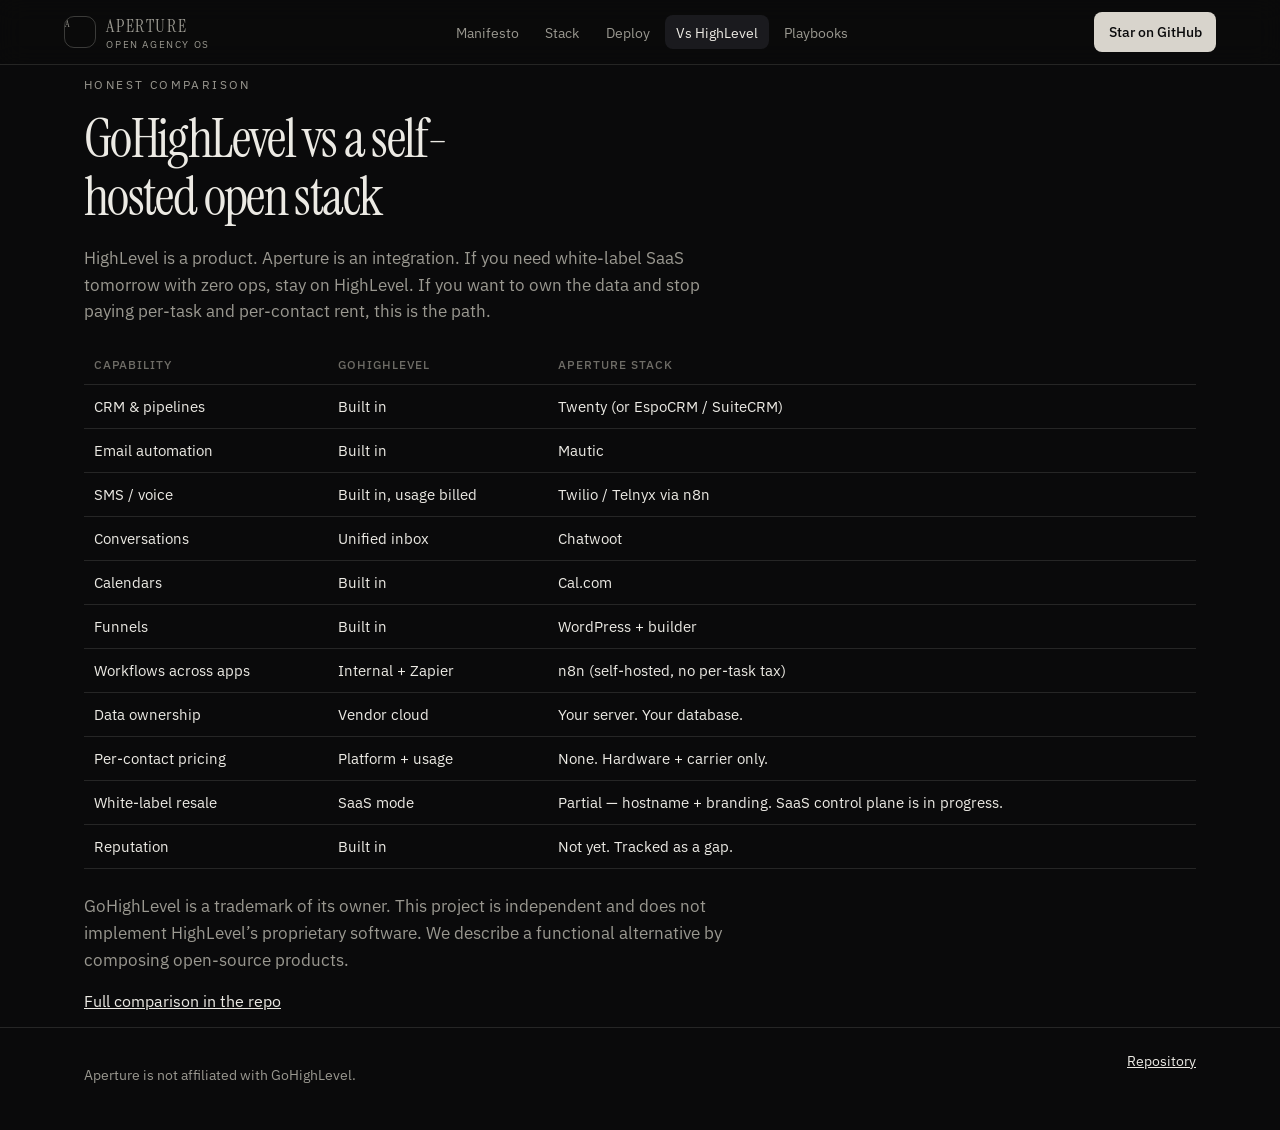
==== docs/compare/index.html @ 9b4469d0 "site: publish the Aperture site for GitHub Pages Static mirror of the public manifesto, stack, deplo" ====
<!doctype html>
<html lang="en"><head><meta charset="utf-8"/><meta name="viewport" content="width=device-width, initial-scale=1"/><title>Vs HighLevel — Aperture</title>
<link rel="stylesheet" href="https://fonts.googleapis.com/css2?family=IBM+Plex+Sans:wght@400;500&family=IBM+Plex+Mono&family=Instrument+Serif&display=swap"/>
<link rel="stylesheet" href="../site.css"/></head><body>
<header><div class="wrap bar"><a class="brand" href="../"><span class="mark">A</span><span><strong>Aperture</strong><span>Open Agency OS</span></span></a>
<nav class="desktop"><a href="../">Manifesto</a><a href="../stack/">Stack</a><a href="../guide/">Deploy</a><a href="./" aria-current="page">Vs HighLevel</a><a href="../playbooks/">Playbooks</a></nav>
<a class="star" href="https://github.com/SahibYar/open-agency-os">Star on GitHub</a></div></header>
<main class="wrap">
<p class="kicker">Honest comparison</p>
<h1>GoHighLevel vs a self-hosted open stack</h1>
<p class="lede">HighLevel is a product. Aperture is an integration. If you need white-label SaaS tomorrow with zero ops, stay on HighLevel. If you want to own the data and stop paying per-task and per-contact rent, this is the path.</p>
<table>
<thead><tr><th>Capability</th><th>GoHighLevel</th><th>Aperture stack</th></tr></thead>
<tbody>
<tr><td>CRM &amp; pipelines</td><td>Built in</td><td>Twenty (or EspoCRM / SuiteCRM)</td></tr>
<tr><td>Email automation</td><td>Built in</td><td>Mautic</td></tr>
<tr><td>SMS / voice</td><td>Built in, usage billed</td><td>Twilio / Telnyx via n8n</td></tr>
<tr><td>Conversations</td><td>Unified inbox</td><td>Chatwoot</td></tr>
<tr><td>Calendars</td><td>Built in</td><td>Cal.com</td></tr>
<tr><td>Funnels</td><td>Built in</td><td>WordPress + builder</td></tr>
<tr><td>Workflows across apps</td><td>Internal + Zapier</td><td>n8n (self-hosted, no per-task tax)</td></tr>
<tr><td>Data ownership</td><td>Vendor cloud</td><td>Your server. Your database.</td></tr>
<tr><td>Per-contact pricing</td><td>Platform + usage</td><td>None. Hardware + carrier only.</td></tr>
<tr><td>White-label resale</td><td>SaaS mode</td><td>Partial — hostname + branding. SaaS control plane is in progress.</td></tr>
<tr><td>Reputation</td><td>Built in</td><td>Not yet. Tracked as a gap.</td></tr>
</tbody></table>
<p class="lede" style="margin-top:1.5rem">GoHighLevel is a trademark of its owner. This project is independent and does not implement HighLevel’s proprietary software. We describe a functional alternative by composing open-source products.</p>
<p><a href="https://github.com/SahibYar/open-agency-os/blob/main/docs/comparison.md">Full comparison in the repo</a></p>
</main>
<footer><div class="wrap"><p>Aperture is not affiliated with GoHighLevel.</p><a href="https://github.com/SahibYar/open-agency-os">Repository</a></div></footer>
</body></html>
---- docs/site.css ----
:root {
  --bg: #0a0a0b;
  --surface: #121214;
  --raised: #1a1a1e;
  --fg: #eceae4;
  --muted: #9a9890;
  --subtle: #6e6c66;
  --accent: #d8d4cc;
  --accent-fg: #0a0a0b;
  --border: rgba(236, 234, 228, 0.12);
  --border-strong: rgba(236, 234, 228, 0.22);
  --display: "Instrument Serif", "Times New Roman", serif;
  --sans: "IBM Plex Sans", "Segoe UI", system-ui, sans-serif;
  --mono: "IBM Plex Mono", ui-monospace, Menlo, monospace;
}
* { box-sizing: border-box; }
html, body { margin: 0; background: var(--bg); color: var(--fg); font-family: var(--sans); -webkit-font-smoothing: antialiased; }
h1, h2, h3 { font-family: var(--display); font-weight: 400; text-wrap: balance; letter-spacing: -0.03em; }
a { color: inherit; }
.wrap { max-width: 72rem; margin: 0 auto; padding: 0 1.25rem; }
header { position: sticky; top: 0; z-index: 10; border-bottom: 1px solid var(--border); background: rgba(10,10,11,0.9); backdrop-filter: blur(12px); }
.bar { display: flex; align-items: center; justify-content: space-between; gap: 0.75rem; padding: 0.75rem 0; }
.brand { display: flex; align-items: center; gap: 0.65rem; text-decoration: none; }
.mark { width: 2rem; height: 2rem; display: grid; place-items: center; border: 1px solid var(--border-strong); border-radius: 10px; font-family: var(--display); }
.brand strong { display: block; font-family: var(--display); font-size: 1.15rem; font-weight: 400; }
.brand span { display: block; font-size: 10px; letter-spacing: 0.16em; text-transform: uppercase; color: var(--muted); }
nav { display: flex; gap: 0.25rem; flex-wrap: wrap; }
nav a { text-decoration: none; color: var(--muted); font-size: 0.9rem; padding: 0.45rem 0.7rem; border-radius: 8px; }
nav a[aria-current="page"] { background: var(--raised); color: var(--fg); }
.star { display: inline-flex; align-items: center; height: 2.5rem; padding: 0 0.9rem; border-radius: 8px; background: var(--accent); color: var(--accent-fg); text-decoration: none; font-size: 0.875rem; font-weight: 500; }
main { padding: 2.5rem 0 4rem; }
.kicker { font-size: 0.75rem; letter-spacing: 0.2em; text-transform: uppercase; color: var(--muted); }
h1 { font-size: clamp(2.3rem, 5vw, 3.4rem); line-height: 1.08; max-width: 18ch; margin: 1.1rem 0; }
.lede { max-width: 40rem; color: var(--muted); font-size: 1.05rem; line-height: 1.6; }
.row { display: flex; flex-wrap: wrap; gap: 0.75rem; margin-top: 1.6rem; }
.btn { display: inline-flex; align-items: center; height: 2.75rem; padding: 0 1.1rem; border-radius: 8px; background: var(--accent); color: var(--accent-fg); text-decoration: none; font-size: 0.9rem; }
.btn.ghost { background: transparent; color: var(--fg); border: 1px solid var(--border-strong); }
.grid { display: grid; gap: 0.75rem; margin-top: 2.5rem; }
@media (min-width: 720px) { .grid.three { grid-template-columns: repeat(3, 1fr); } .grid.two { grid-template-columns: 1fr 1fr; } }
.card, .layer, .step { border: 1px solid var(--border); background: var(--surface); border-radius: 16px; padding: 1.15rem 1.2rem; }
.card h3, .layer h3 { margin: 0.7rem 0 0.3rem; font-size: 1.25rem; }
.card p, .layer p, .step p { margin: 0; color: var(--muted); line-height: 1.55; font-size: 0.95rem; }
.section { margin-top: 3.5rem; }
.section h2 { font-size: 2.2rem; margin-bottom: 0.4rem; }
.meta { color: var(--subtle); font-size: 0.8rem; font-family: var(--mono); }
.layer + .layer { margin-top: 0.75rem; }
.layer a { color: var(--fg); }
ol.steps { list-style: none; padding: 0; margin: 1.5rem 0; display: grid; gap: 0.75rem; }
.step { display: flex; gap: 1rem; }
.num { font-family: var(--mono); color: var(--subtle); }
pre { overflow: auto; border: 1px solid var(--border); background: var(--surface); border-radius: 16px; padding: 1rem 1.1rem; font-family: var(--mono); font-size: 0.8rem; line-height: 1.6; color: var(--muted); }
table { width: 100%; border-collapse: collapse; margin-top: 1.25rem; font-size: 0.92rem; }
th, td { text-align: left; padding: 0.75rem 0.6rem; border-bottom: 1px solid var(--border); vertical-align: top; }
th { color: var(--subtle); font-weight: 500; font-size: 0.75rem; letter-spacing: 0.08em; text-transform: uppercase; }
ul.clean { margin: 0.4rem 0 0; padding-left: 1.1rem; color: var(--muted); }
ul.clean li { margin: 0.25rem 0; }
footer { border-top: 1px solid var(--border); color: var(--muted); font-size: 0.875rem; }
footer .wrap { display: flex; justify-content: space-between; gap: 1rem; flex-wrap: wrap; padding: 1.5rem 1.25rem 2rem; }
footer a { color: var(--fg); }
@media (max-width: 800px) { nav.desktop { display: none; } .brand span { display: none; } }
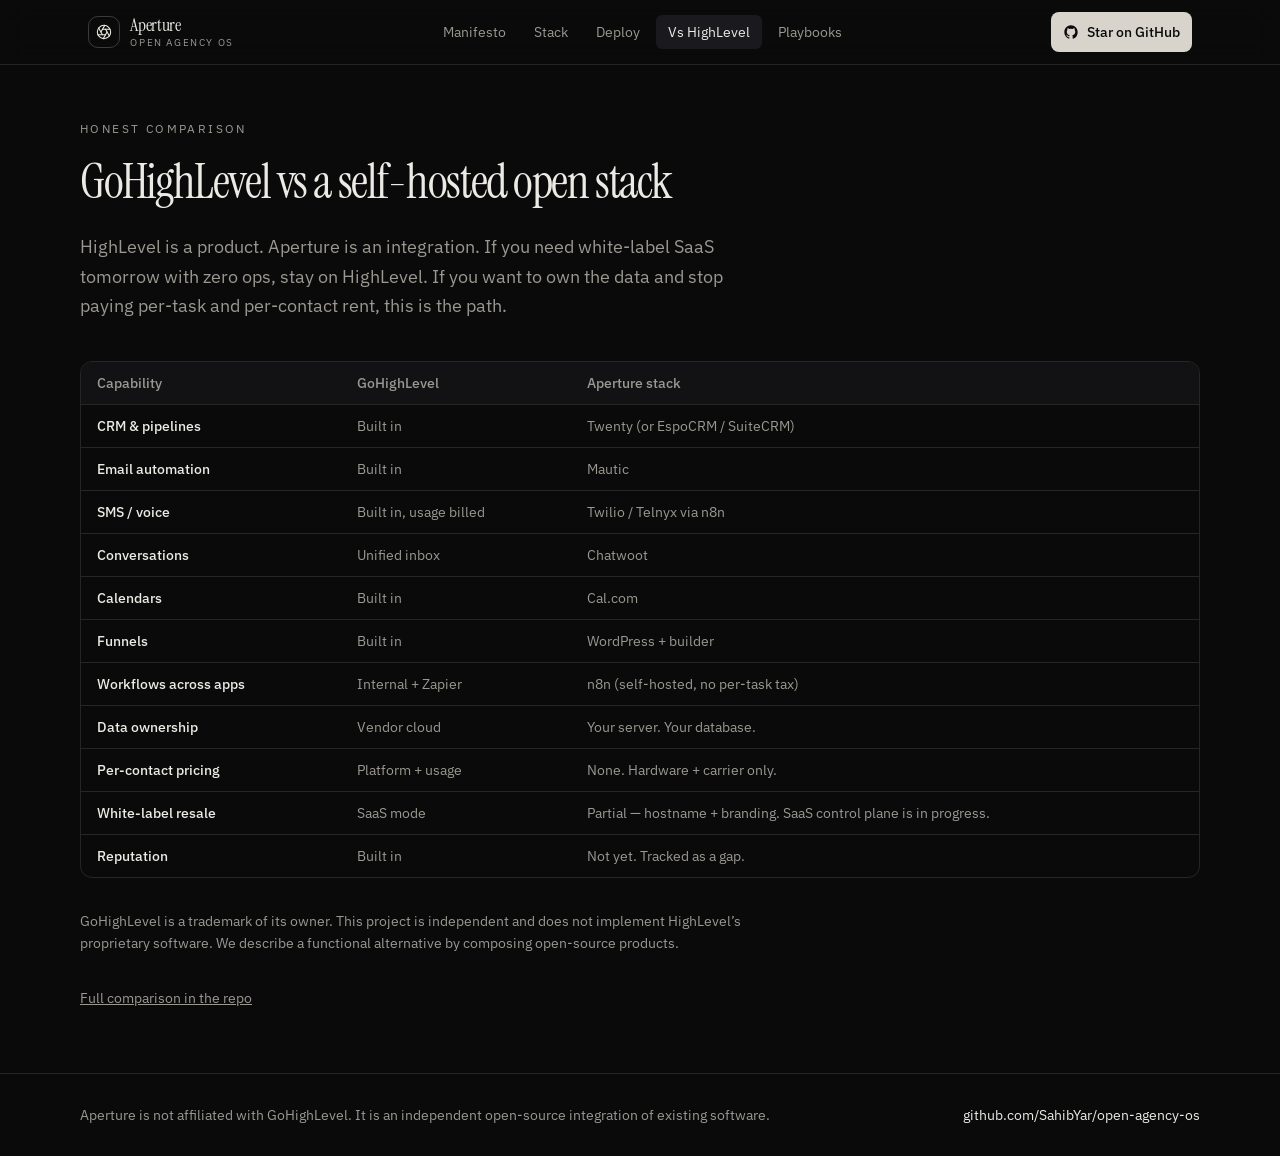
==== commit a084f3d2: "site: match the preview layout, type, and header" ====
--- a/docs/compare/index.html
+++ b/docs/compare/index.html
@@ -1,31 +1,21 @@
 <!doctype html>
-<html lang="en"><head><meta charset="utf-8"/><meta name="viewport" content="width=device-width, initial-scale=1"/><title>Vs HighLevel — Aperture</title>
-<link rel="stylesheet" href="https://fonts.googleapis.com/css2?family=IBM+Plex+Sans:wght@400;500&family=IBM+Plex+Mono&family=Instrument+Serif&display=swap"/>
-<link rel="stylesheet" href="../site.css"/></head><body>
-<header><div class="wrap bar"><a class="brand" href="../"><span class="mark">A</span><span><strong>Aperture</strong><span>Open Agency OS</span></span></a>
-<nav class="desktop"><a href="../">Manifesto</a><a href="../stack/">Stack</a><a href="../guide/">Deploy</a><a href="./" aria-current="page">Vs HighLevel</a><a href="../playbooks/">Playbooks</a></nav>
-<a class="star" href="https://github.com/SahibYar/open-agency-os">Star on GitHub</a></div></header>
-<main class="wrap">
-<p class="kicker">Honest comparison</p>
-<h1>GoHighLevel vs a self-hosted open stack</h1>
+<html lang="en"><head>
+<meta charset="utf-8"/><meta name="viewport" content="width=device-width, initial-scale=1"/>
+<meta name="theme-color" content="#0a0a0b"/>
+<title>Compare — Aperture</title>
+<link rel="icon" href="../favicon.svg" type="image/svg+xml"/>
+<link rel="stylesheet" href="https://fonts.googleapis.com/css2?family=IBM+Plex+Mono:wght@400;500&family=IBM+Plex+Sans:wght@400;500;600&family=Instrument+Serif&display=swap"/>
+<link rel="stylesheet" href="../site.css"/>
+</head><body><div class="shell">
+<header><div class="bar">
+<a class="brand" href="../"><span class="mark" aria-hidden="true"><svg viewBox="0 0 24 24" fill="none" stroke="currentColor" stroke-width="1.6" stroke-linecap="round" stroke-linejoin="round"><circle cx="12" cy="12" r="10"/><path d="m14.31 8 5.74 9.94"/><path d="M9.69 8h11.48"/><path d="m7.38 12 5.74-9.94"/><path d="M9.69 16 3.95 6.06"/><path d="M14.31 16H2.83"/><path d="m16.62 12-5.74 9.94"/></svg></span><span class="brand-copy"><strong>Aperture</strong><span>Open Agency OS</span></span></a>
+<nav class="desk"><a href="../">Manifesto</a><a href="../stack/">Stack</a><a href="../guide/">Deploy</a><a href="../compare/" aria-current="page">Vs HighLevel</a><a href="../playbooks/">Playbooks</a></nav>
+<a class="star" href="https://github.com/SahibYar/open-agency-os"><svg width="16" height="16" viewBox="0 0 24 24" fill="currentColor"><path d="M12 2C6.48 2 2 6.58 2 12.26c0 4.52 2.87 8.35 6.84 9.71.5.1.68-.22.68-.49 0-.24-.01-.87-.01-1.71-2.78.62-3.37-1.37-3.37-1.37-.45-1.18-1.11-1.5-1.11-1.5-.91-.64.07-.63.07-.63 1 .07 1.53 1.06 1.53 1.06.9 1.57 2.36 1.12 2.94.86.09-.67.35-1.12.63-1.38-2.22-.26-4.55-1.14-4.55-5.07 0-1.12.39-2.03 1.03-2.75-.1-.26-.45-1.3.1-2.71 0 0 .84-.27 2.75 1.05a9.3 9.3 0 0 1 5 0c1.91-1.32 2.75-1.05 2.75-1.05.55 1.41.2 2.45.1 2.71.64.72 1.03 1.63 1.03 2.75 0 3.94-2.34 4.8-4.57 5.06.36.32.68.94.68 1.9 0 1.37-.01 2.48-.01 2.81 0 .27.18.6.69.49A10.04 10.04 0 0 0 22 12.26C22 6.58 17.52 2 12 2Z"/></svg><span class="long">Star on GitHub</span><span class="short">Star</span></a>
+</div><nav class="mobile"><a href="../">Manifesto</a><a href="../stack/">Stack</a><a href="../guide/">Deploy</a><a href="../compare/" aria-current="page">Vs HighLevel</a><a href="../playbooks/">Playbooks</a></nav></header>
+<main class="page"><p class="kicker">Honest comparison</p><h1>GoHighLevel vs a self-hosted open stack</h1>
 <p class="lede">HighLevel is a product. Aperture is an integration. If you need white-label SaaS tomorrow with zero ops, stay on HighLevel. If you want to own the data and stop paying per-task and per-contact rent, this is the path.</p>
-<table>
-<thead><tr><th>Capability</th><th>GoHighLevel</th><th>Aperture stack</th></tr></thead>
-<tbody>
-<tr><td>CRM &amp; pipelines</td><td>Built in</td><td>Twenty (or EspoCRM / SuiteCRM)</td></tr>
-<tr><td>Email automation</td><td>Built in</td><td>Mautic</td></tr>
-<tr><td>SMS / voice</td><td>Built in, usage billed</td><td>Twilio / Telnyx via n8n</td></tr>
-<tr><td>Conversations</td><td>Unified inbox</td><td>Chatwoot</td></tr>
-<tr><td>Calendars</td><td>Built in</td><td>Cal.com</td></tr>
-<tr><td>Funnels</td><td>Built in</td><td>WordPress + builder</td></tr>
-<tr><td>Workflows across apps</td><td>Internal + Zapier</td><td>n8n (self-hosted, no per-task tax)</td></tr>
-<tr><td>Data ownership</td><td>Vendor cloud</td><td>Your server. Your database.</td></tr>
-<tr><td>Per-contact pricing</td><td>Platform + usage</td><td>None. Hardware + carrier only.</td></tr>
-<tr><td>White-label resale</td><td>SaaS mode</td><td>Partial — hostname + branding. SaaS control plane is in progress.</td></tr>
-<tr><td>Reputation</td><td>Built in</td><td>Not yet. Tracked as a gap.</td></tr>
-</tbody></table>
-<p class="lede" style="margin-top:1.5rem">GoHighLevel is a trademark of its owner. This project is independent and does not implement HighLevel’s proprietary software. We describe a functional alternative by composing open-source products.</p>
-<p><a href="https://github.com/SahibYar/open-agency-os/blob/main/docs/comparison.md">Full comparison in the repo</a></p>
-</main>
-<footer><div class="wrap"><p>Aperture is not affiliated with GoHighLevel.</p><a href="https://github.com/SahibYar/open-agency-os">Repository</a></div></footer>
-</body></html>+<div class="tablewrap"><table><thead><tr><th>Capability</th><th>GoHighLevel</th><th>Aperture stack</th></tr></thead><tbody><tr><td>CRM & pipelines</td><td>Built in</td><td>Twenty (or EspoCRM / SuiteCRM)</td></tr><tr><td>Email automation</td><td>Built in</td><td>Mautic</td></tr><tr><td>SMS / voice</td><td>Built in, usage billed</td><td>Twilio / Telnyx via n8n</td></tr><tr><td>Conversations</td><td>Unified inbox</td><td>Chatwoot</td></tr><tr><td>Calendars</td><td>Built in</td><td>Cal.com</td></tr><tr><td>Funnels</td><td>Built in</td><td>WordPress + builder</td></tr><tr><td>Workflows across apps</td><td>Internal + Zapier</td><td>n8n (self-hosted, no per-task tax)</td></tr><tr><td>Data ownership</td><td>Vendor cloud</td><td>Your server. Your database.</td></tr><tr><td>Per-contact pricing</td><td>Platform + usage</td><td>None. Hardware + carrier only.</td></tr><tr><td>White-label resale</td><td>SaaS mode</td><td>Partial — hostname + branding. SaaS control plane is in progress.</td></tr><tr><td>Reputation</td><td>Built in</td><td>Not yet. Tracked as a gap.</td></tr></tbody></table></div>
+<p class="note">GoHighLevel is a trademark of its owner. This project is independent and does not implement HighLevel’s proprietary software. We describe a functional alternative by composing open-source products.</p>
+<p class="note"><a href="https://github.com/SahibYar/open-agency-os/blob/main/docs/comparison.md">Full comparison in the repo</a></p></main>
+<footer><div class="inner"><p>Aperture is not affiliated with GoHighLevel. It is an independent open-source integration of existing software.</p><a href="https://github.com/SahibYar/open-agency-os">github.com/SahibYar/open-agency-os</a></div></footer>
+</div></body></html>
--- a/docs/site.css
+++ b/docs/site.css
@@ -7,54 +7,112 @@
   --subtle: #6e6c66;
   --accent: #d8d4cc;
   --accent-fg: #0a0a0b;
-  --border: rgba(236, 234, 228, 0.12);
-  --border-strong: rgba(236, 234, 228, 0.22);
+  --border: color-mix(in oklab, #eceae4 12%, transparent);
+  --border-strong: color-mix(in oklab, #eceae4 22%, transparent);
   --display: "Instrument Serif", "Times New Roman", serif;
   --sans: "IBM Plex Sans", "Segoe UI", system-ui, sans-serif;
   --mono: "IBM Plex Mono", ui-monospace, Menlo, monospace;
 }
 * { box-sizing: border-box; }
-html, body { margin: 0; background: var(--bg); color: var(--fg); font-family: var(--sans); -webkit-font-smoothing: antialiased; }
-h1, h2, h3 { font-family: var(--display); font-weight: 400; text-wrap: balance; letter-spacing: -0.03em; }
+html { -webkit-font-smoothing: antialiased; }
+html, body { margin: 0; background: var(--bg); color: var(--fg); font-family: var(--sans); }
+h1, h2, h3 { font-family: var(--display); font-weight: 400; text-wrap: balance; margin: 0; }
+p { text-wrap: pretty; margin: 0; }
 a { color: inherit; }
-.wrap { max-width: 72rem; margin: 0 auto; padding: 0 1.25rem; }
-header { position: sticky; top: 0; z-index: 10; border-bottom: 1px solid var(--border); background: rgba(10,10,11,0.9); backdrop-filter: blur(12px); }
-.bar { display: flex; align-items: center; justify-content: space-between; gap: 0.75rem; padding: 0.75rem 0; }
-.brand { display: flex; align-items: center; gap: 0.65rem; text-decoration: none; }
-.mark { width: 2rem; height: 2rem; display: grid; place-items: center; border: 1px solid var(--border-strong); border-radius: 10px; font-family: var(--display); }
-.brand strong { display: block; font-family: var(--display); font-size: 1.15rem; font-weight: 400; }
-.brand span { display: block; font-size: 10px; letter-spacing: 0.16em; text-transform: uppercase; color: var(--muted); }
-nav { display: flex; gap: 0.25rem; flex-wrap: wrap; }
-nav a { text-decoration: none; color: var(--muted); font-size: 0.9rem; padding: 0.45rem 0.7rem; border-radius: 8px; }
-nav a[aria-current="page"] { background: var(--raised); color: var(--fg); }
-.star { display: inline-flex; align-items: center; height: 2.5rem; padding: 0 0.9rem; border-radius: 8px; background: var(--accent); color: var(--accent-fg); text-decoration: none; font-size: 0.875rem; font-weight: 500; }
-main { padding: 2.5rem 0 4rem; }
+::selection { background: var(--accent); color: var(--accent-fg); }
+.shell { min-height: 100dvh; }
+header { position: sticky; top: 0; z-index: 40; border-bottom: 1px solid var(--border); background: color-mix(in oklab, var(--bg) 90%, transparent); backdrop-filter: blur(12px); }
+.bar, .page, footer .inner { max-width: 72rem; margin: 0 auto; }
+.bar { display: flex; align-items: center; justify-content: space-between; gap: 0.75rem; padding: 0.75rem 1rem; }
+@media (min-width: 640px) { .bar, .page, footer .inner { padding-left: 1.5rem; padding-right: 1.5rem; } }
+.brand { display: flex; align-items: center; gap: 0.65rem; text-decoration: none; color: var(--fg); }
+.mark { width: 2rem; height: 2rem; display: grid; place-items: center; border: 1px solid var(--border-strong); border-radius: 10px; flex: none; }
+.mark svg { width: 16px; height: 16px; }
+.brand-copy { line-height: 1; }
+.brand-copy strong { display: block; font-family: var(--display); font-weight: 400; font-size: 1.15rem; letter-spacing: -0.02em; }
+.brand-copy span { display: none; margin-top: 0.2rem; font-size: 10px; letter-spacing: 0.16em; text-transform: uppercase; color: var(--muted); }
+@media (min-width: 640px) { .brand-copy span { display: block; } }
+nav.desk { display: none; align-items: center; gap: 0.25rem; }
+@media (min-width: 768px) { nav.desk { display: flex; } }
+nav a { text-decoration: none; color: var(--muted); font-size: 0.875rem; padding: 0.5rem 0.75rem; border-radius: 6px; }
+nav a[aria-current="page"], nav.mobile a[aria-current="page"] { background: var(--raised); color: var(--fg); }
+nav a:hover { color: var(--fg); }
+.star { display: inline-flex; align-items: center; gap: 0.5rem; height: 2.5rem; padding: 0 0.75rem; border-radius: 8px; background: var(--accent); color: var(--accent-fg); text-decoration: none; font-size: 0.875rem; font-weight: 500; }
+.star .long { display: none; }
+@media (min-width: 640px) { .star .long { display: inline; } .star .short { display: none; } }
+nav.mobile { display: flex; gap: 0.25rem; overflow-x: auto; border-top: 1px solid var(--border); padding: 0.25rem 0.75rem; }
+@media (min-width: 768px) { nav.mobile { display: none; } }
+.page { padding: 2.5rem 1rem 3.5rem; }
+@media (min-width: 640px) { .page { padding-top: 3.5rem; padding-bottom: 4rem; } }
 .kicker { font-size: 0.75rem; letter-spacing: 0.2em; text-transform: uppercase; color: var(--muted); }
-h1 { font-size: clamp(2.3rem, 5vw, 3.4rem); line-height: 1.08; max-width: 18ch; margin: 1.1rem 0; }
-.lede { max-width: 40rem; color: var(--muted); font-size: 1.05rem; line-height: 1.6; }
-.row { display: flex; flex-wrap: wrap; gap: 0.75rem; margin-top: 1.6rem; }
-.btn { display: inline-flex; align-items: center; height: 2.75rem; padding: 0 1.1rem; border-radius: 8px; background: var(--accent); color: var(--accent-fg); text-decoration: none; font-size: 0.9rem; }
+h1 { margin-top: 1.25rem; max-width: 56rem; font-size: 2.35rem; line-height: 1.08; letter-spacing: -0.03em; }
+@media (min-width: 640px) { h1 { font-size: 3rem; } }
+.lede { margin-top: 1.5rem; max-width: 42rem; color: var(--muted); font-size: 1rem; line-height: 1.65; }
+@media (min-width: 640px) { .lede { font-size: 1.125rem; } }
+.row { display: flex; flex-wrap: wrap; gap: 0.75rem; margin-top: 2rem; }
+.btn { display: inline-flex; align-items: center; gap: 0.5rem; height: 2.75rem; padding: 0 1.25rem; border-radius: 8px; background: var(--accent); color: var(--accent-fg); text-decoration: none; font-size: 0.875rem; font-weight: 500; }
 .btn.ghost { background: transparent; color: var(--fg); border: 1px solid var(--border-strong); }
-.grid { display: grid; gap: 0.75rem; margin-top: 2.5rem; }
-@media (min-width: 720px) { .grid.three { grid-template-columns: repeat(3, 1fr); } .grid.two { grid-template-columns: 1fr 1fr; } }
-.card, .layer, .step { border: 1px solid var(--border); background: var(--surface); border-radius: 16px; padding: 1.15rem 1.2rem; }
-.card h3, .layer h3 { margin: 0.7rem 0 0.3rem; font-size: 1.25rem; }
-.card p, .layer p, .step p { margin: 0; color: var(--muted); line-height: 1.55; font-size: 0.95rem; }
-.section { margin-top: 3.5rem; }
-.section h2 { font-size: 2.2rem; margin-bottom: 0.4rem; }
-.meta { color: var(--subtle); font-size: 0.8rem; font-family: var(--mono); }
-.layer + .layer { margin-top: 0.75rem; }
-.layer a { color: var(--fg); }
-ol.steps { list-style: none; padding: 0; margin: 1.5rem 0; display: grid; gap: 0.75rem; }
-.step { display: flex; gap: 1rem; }
-.num { font-family: var(--mono); color: var(--subtle); }
-pre { overflow: auto; border: 1px solid var(--border); background: var(--surface); border-radius: 16px; padding: 1rem 1.1rem; font-family: var(--mono); font-size: 0.8rem; line-height: 1.6; color: var(--muted); }
-table { width: 100%; border-collapse: collapse; margin-top: 1.25rem; font-size: 0.92rem; }
-th, td { text-align: left; padding: 0.75rem 0.6rem; border-bottom: 1px solid var(--border); vertical-align: top; }
-th { color: var(--subtle); font-weight: 500; font-size: 0.75rem; letter-spacing: 0.08em; text-transform: uppercase; }
-ul.clean { margin: 0.4rem 0 0; padding-left: 1.1rem; color: var(--muted); }
-ul.clean li { margin: 0.25rem 0; }
-footer { border-top: 1px solid var(--border); color: var(--muted); font-size: 0.875rem; }
-footer .wrap { display: flex; justify-content: space-between; gap: 1rem; flex-wrap: wrap; padding: 1.5rem 1.25rem 2rem; }
-footer a { color: var(--fg); }
-@media (max-width: 800px) { nav.desktop { display: none; } .brand span { display: none; } }
+.grid { display: grid; gap: 0.75rem; }
+.grid.three { margin-top: 3.5rem; }
+@media (min-width: 640px) { .grid.three { grid-template-columns: repeat(3, 1fr); } .grid.two { grid-template-columns: 1fr 1fr; } }
+.card { border: 1px solid var(--border); background: var(--surface); border-radius: 12px; padding: 1.25rem; }
+.card svg { color: var(--muted); }
+.card dt, .card h3, .plain h3 { margin-top: 1rem; font-family: var(--sans); font-size: 1rem; font-weight: 500; letter-spacing: 0; }
+.card dd, .card p, .plain p { margin-top: 0.25rem; color: var(--muted); font-size: 0.875rem; line-height: 1.6; }
+.section { margin-top: 4rem; }
+.head { display: flex; align-items: flex-end; justify-content: space-between; gap: 1rem; }
+.head h2, .section h2 { font-size: 1.875rem; letter-spacing: -0.02em; }
+.head a { font-size: 0.875rem; color: var(--muted); text-decoration: none; }
+.sub { margin-top: 0.5rem; max-width: 36rem; color: var(--muted); font-size: 0.875rem; }
+.grid.layers { margin-top: 1.5rem; }
+.eyebrow { font-size: 0.75rem; letter-spacing: 0.16em; text-transform: uppercase; color: var(--subtle); }
+.tool { margin-top: 0.5rem; font-size: 1.125rem; }
+.manifesto { margin-top: 4rem; border: 1px solid var(--border); background: var(--surface); border-radius: 12px; padding: 1.5rem; }
+@media (min-width: 640px) { .manifesto { padding: 2rem; } }
+.manifesto h2 { font-size: 1.875rem; }
+.prose { margin-top: 1.25rem; display: grid; gap: 1rem; color: var(--muted); font-size: 0.975rem; line-height: 1.7; }
+.prose .fg { color: var(--fg); }
+.plain { border: 1px solid var(--border); border-radius: 12px; padding: 1.25rem; background: transparent; }
+.plain h3 { margin-top: 0; }
+.plain p { margin-top: 0.5rem; }
+.close { margin-top: 4rem; padding-top: 2.5rem; border-top: 1px solid var(--border); display: flex; flex-direction: column; align-items: flex-start; gap: 1rem; }
+@media (min-width: 640px) { .close { flex-direction: row; align-items: center; justify-content: space-between; } }
+.close h2 { font-size: 1.5rem; }
+footer { border-top: 1px solid var(--border); }
+footer .inner { display: flex; flex-direction: column; gap: 1rem; padding: 2rem 1rem; font-size: 0.875rem; color: var(--muted); }
+@media (min-width: 640px) { footer .inner { flex-direction: row; align-items: center; justify-content: space-between; } }
+footer a { color: var(--fg); text-decoration: none; display: inline-flex; align-items: center; gap: 0.25rem; }
+.layer-block { margin-top: 2.5rem; }
+.layer-block h2 { font-size: 1.5rem; }
+.layer-block > .sub { margin-bottom: 1rem; }
+.toolcard { border: 1px solid var(--border); background: var(--surface); border-radius: 12px; padding: 1.25rem 1.5rem; }
+.tooltop { display: flex; flex-wrap: wrap; justify-content: space-between; gap: 0.75rem; }
+.tooltop strong { font-weight: 500; font-size: 1.05rem; }
+.role { color: var(--muted); font-size: 0.875rem; }
+.why { margin-top: 1rem; font-size: 0.875rem; line-height: 1.65; }
+.facts { margin-top: 1rem; display: grid; gap: 0.75rem; font-size: 0.875rem; }
+@media (min-width: 640px) { .facts { grid-template-columns: repeat(3, 1fr); } }
+.facts dt { color: var(--subtle); }
+.facts dd { margin: 0.25rem 0 0; color: var(--muted); }
+ol.steps { list-style: none; padding: 0; margin: 2.5rem 0 0; display: grid; gap: 0.75rem; }
+.step { display: flex; gap: 1rem; border: 1px solid var(--border); border-radius: 12px; padding: 1.25rem; }
+.num { font-family: var(--mono); color: var(--subtle); font-size: 0.875rem; }
+.step h3 { font-family: var(--sans); font-weight: 500; font-size: 1rem; }
+.step p { margin-top: 0.25rem; color: var(--muted); font-size: 0.875rem; line-height: 1.6; }
+pre { margin-top: 2.5rem; overflow: auto; border: 1px solid var(--border); background: var(--surface); border-radius: 12px; padding: 1rem 1.1rem; font-family: var(--mono); font-size: 0.75rem; line-height: 1.7; color: var(--muted); }
+.tablewrap { margin-top: 2.5rem; overflow-x: auto; border: 1px solid var(--border); border-radius: 12px; }
+table { width: 100%; min-width: 40rem; border-collapse: collapse; text-align: left; font-size: 0.875rem; }
+th { background: var(--surface); color: var(--muted); font-weight: 500; }
+th, td { padding: 0.75rem 1rem; }
+tbody tr { border-top: 1px solid var(--border); }
+td:first-child { font-weight: 500; }
+td:not(:first-child) { color: var(--muted); }
+.note { margin-top: 2rem; max-width: 42rem; color: var(--muted); font-size: 0.875rem; line-height: 1.6; }
+ul.clean { margin: 0.75rem 0 0; padding-left: 1.1rem; color: var(--muted); font-size: 0.875rem; }
+ul.clean li { margin: 0.3rem 0; }
+.rise { animation: rise 500ms cubic-bezier(0.22, 1, 0.36, 1) both; }
+.rise:nth-child(2) { animation-delay: 50ms; }
+.rise:nth-child(3) { animation-delay: 100ms; }
+.rise:nth-child(4) { animation-delay: 150ms; }
+@keyframes rise { from { opacity: 0; transform: translateY(10px); } to { opacity: 1; transform: none; } }
+@media (prefers-reduced-motion: reduce) { .rise { animation: none; } }
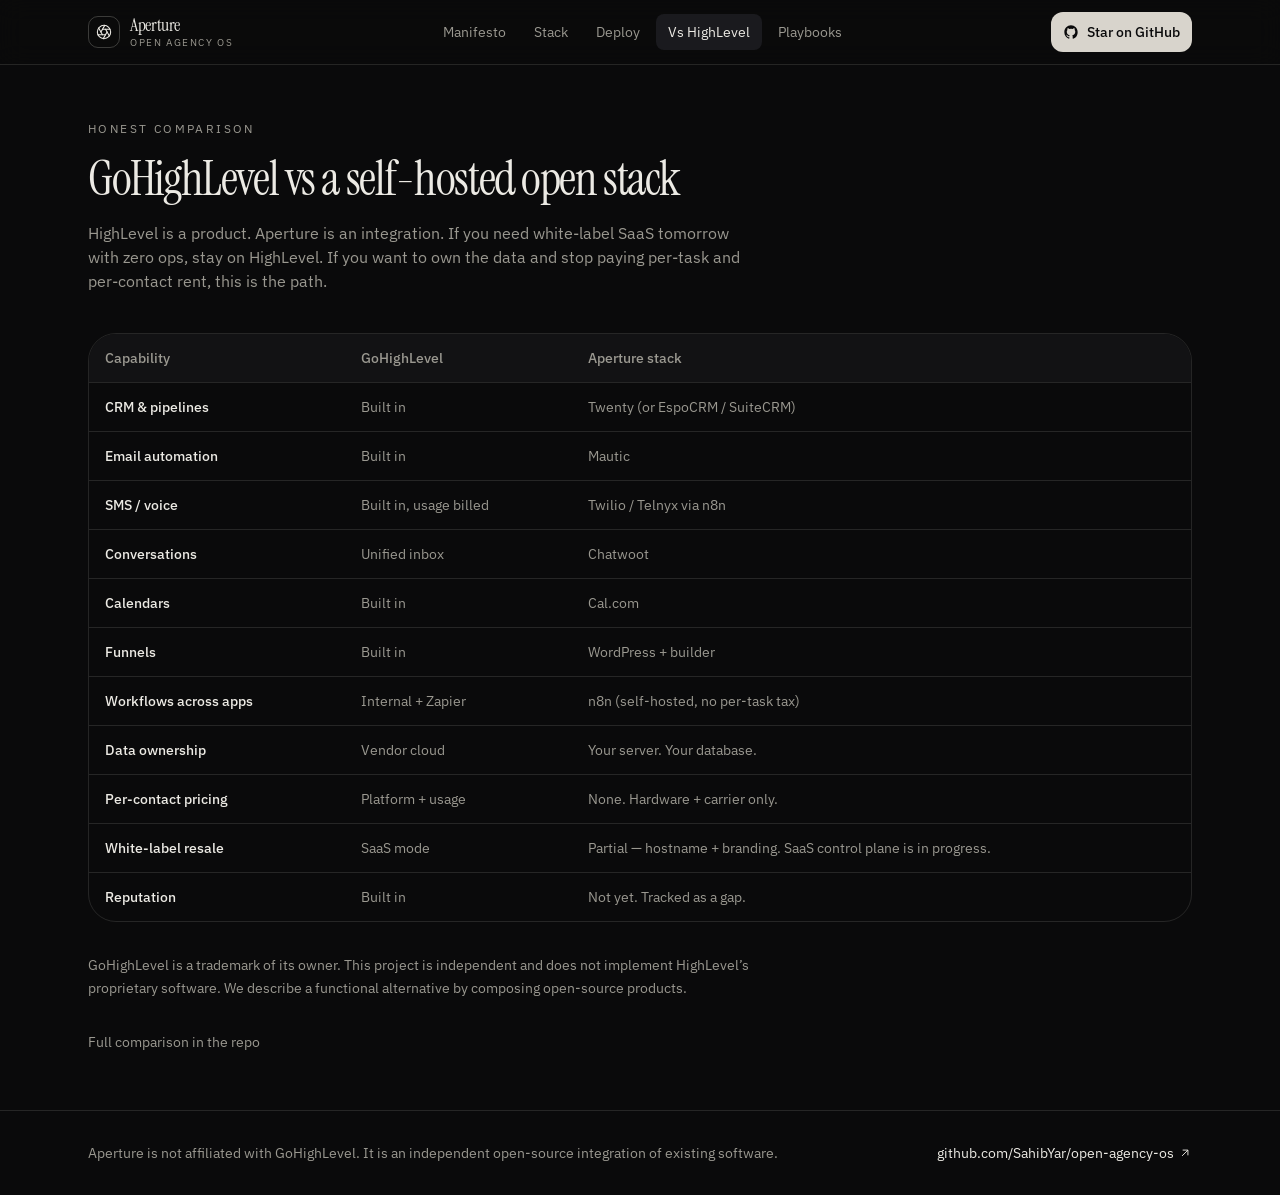
==== commit 45884a67: "site: match preview radii, type, and icons" ====
--- a/docs/compare/index.html
+++ b/docs/compare/index.html
@@ -5,7 +5,7 @@
 <title>Compare — Aperture</title>
 <link rel="icon" href="../favicon.svg" type="image/svg+xml"/>
 <link rel="stylesheet" href="https://fonts.googleapis.com/css2?family=IBM+Plex+Mono:wght@400;500&family=IBM+Plex+Sans:wght@400;500;600&family=Instrument+Serif&display=swap"/>
-<link rel="stylesheet" href="../site.css"/>
+<link rel="stylesheet" href="../site.css?v=3"/>
 </head><body><div class="shell">
 <header><div class="bar">
 <a class="brand" href="../"><span class="mark" aria-hidden="true"><svg viewBox="0 0 24 24" fill="none" stroke="currentColor" stroke-width="1.6" stroke-linecap="round" stroke-linejoin="round"><circle cx="12" cy="12" r="10"/><path d="m14.31 8 5.74 9.94"/><path d="M9.69 8h11.48"/><path d="m7.38 12 5.74-9.94"/><path d="M9.69 16 3.95 6.06"/><path d="M14.31 16H2.83"/><path d="m16.62 12-5.74 9.94"/></svg></span><span class="brand-copy"><strong>Aperture</strong><span>Open Agency OS</span></span></a>
@@ -17,5 +17,5 @@
 <div class="tablewrap"><table><thead><tr><th>Capability</th><th>GoHighLevel</th><th>Aperture stack</th></tr></thead><tbody><tr><td>CRM & pipelines</td><td>Built in</td><td>Twenty (or EspoCRM / SuiteCRM)</td></tr><tr><td>Email automation</td><td>Built in</td><td>Mautic</td></tr><tr><td>SMS / voice</td><td>Built in, usage billed</td><td>Twilio / Telnyx via n8n</td></tr><tr><td>Conversations</td><td>Unified inbox</td><td>Chatwoot</td></tr><tr><td>Calendars</td><td>Built in</td><td>Cal.com</td></tr><tr><td>Funnels</td><td>Built in</td><td>WordPress + builder</td></tr><tr><td>Workflows across apps</td><td>Internal + Zapier</td><td>n8n (self-hosted, no per-task tax)</td></tr><tr><td>Data ownership</td><td>Vendor cloud</td><td>Your server. Your database.</td></tr><tr><td>Per-contact pricing</td><td>Platform + usage</td><td>None. Hardware + carrier only.</td></tr><tr><td>White-label resale</td><td>SaaS mode</td><td>Partial — hostname + branding. SaaS control plane is in progress.</td></tr><tr><td>Reputation</td><td>Built in</td><td>Not yet. Tracked as a gap.</td></tr></tbody></table></div>
 <p class="note">GoHighLevel is a trademark of its owner. This project is independent and does not implement HighLevel’s proprietary software. We describe a functional alternative by composing open-source products.</p>
 <p class="note"><a href="https://github.com/SahibYar/open-agency-os/blob/main/docs/comparison.md">Full comparison in the repo</a></p></main>
-<footer><div class="inner"><p>Aperture is not affiliated with GoHighLevel. It is an independent open-source integration of existing software.</p><a href="https://github.com/SahibYar/open-agency-os">github.com/SahibYar/open-agency-os</a></div></footer>
+<footer><div class="inner"><p>Aperture is not affiliated with GoHighLevel. It is an independent open-source integration of existing software.</p><a href="https://github.com/SahibYar/open-agency-os">github.com/SahibYar/open-agency-os <svg width="14" height="14" viewBox="0 0 24 24" fill="none" stroke="currentColor" stroke-width="1.6"><path d="M7 17 17 7"/><path d="M8 7h9v9"/></svg></a></div></footer>
 </div></body></html>
--- a/docs/site.css
+++ b/docs/site.css
@@ -11,108 +11,121 @@
   --border-strong: color-mix(in oklab, #eceae4 22%, transparent);
   --display: "Instrument Serif", "Times New Roman", serif;
   --sans: "IBM Plex Sans", "Segoe UI", system-ui, sans-serif;
-  --mono: "IBM Plex Mono", ui-monospace, Menlo, monospace;
+  --mono: "IBM Plex Mono", ui-monospace, "SF Mono", Menlo, monospace;
 }
 * { box-sizing: border-box; }
 html { -webkit-font-smoothing: antialiased; }
-html, body { margin: 0; background: var(--bg); color: var(--fg); font-family: var(--sans); }
+html, body { margin: 0; background: var(--bg); color: var(--fg); font-family: var(--sans); font-size: 16px; line-height: 24px; }
 h1, h2, h3 { font-family: var(--display); font-weight: 400; text-wrap: balance; margin: 0; }
 p { text-wrap: pretty; margin: 0; }
-a { color: inherit; }
+a { color: inherit; text-decoration: none; }
+code { font-family: var(--mono); color: var(--fg); }
 ::selection { background: var(--accent); color: var(--accent-fg); }
-.shell { min-height: 100dvh; }
 header { position: sticky; top: 0; z-index: 40; border-bottom: 1px solid var(--border); background: color-mix(in oklab, var(--bg) 90%, transparent); backdrop-filter: blur(12px); }
-.bar, .page, footer .inner { max-width: 72rem; margin: 0 auto; }
-.bar { display: flex; align-items: center; justify-content: space-between; gap: 0.75rem; padding: 0.75rem 1rem; }
-@media (min-width: 640px) { .bar, .page, footer .inner { padding-left: 1.5rem; padding-right: 1.5rem; } }
-.brand { display: flex; align-items: center; gap: 0.65rem; text-decoration: none; color: var(--fg); }
-.mark { width: 2rem; height: 2rem; display: grid; place-items: center; border: 1px solid var(--border-strong); border-radius: 10px; flex: none; }
+.bar, .page, footer .inner { width: min(1152px, 100%); margin: 0 auto; }
+.bar { display: flex; align-items: center; justify-content: space-between; gap: 12px; padding: 12px 16px; }
+@media (min-width: 640px) { .bar, .page, footer .inner { padding-left: 24px; padding-right: 24px; } }
+.brand { display: flex; align-items: center; gap: 10px; color: var(--fg); }
+.mark { width: 32px; height: 32px; display: grid; place-items: center; border: 1px solid var(--border-strong); border-radius: 10px; flex: none; }
 .mark svg { width: 16px; height: 16px; }
 .brand-copy { line-height: 1; }
-.brand-copy strong { display: block; font-family: var(--display); font-weight: 400; font-size: 1.15rem; letter-spacing: -0.02em; }
-.brand-copy span { display: none; margin-top: 0.2rem; font-size: 10px; letter-spacing: 0.16em; text-transform: uppercase; color: var(--muted); }
+.brand-copy strong { display: block; font-family: var(--display); font-weight: 400; font-size: 18.4px; letter-spacing: -0.02em; }
+.brand-copy span { display: none; margin-top: 3px; font-size: 10px; letter-spacing: 0.16em; text-transform: uppercase; color: var(--muted); font-weight: 400; }
 @media (min-width: 640px) { .brand-copy span { display: block; } }
-nav.desk { display: none; align-items: center; gap: 0.25rem; }
+nav.desk { display: none; align-items: center; gap: 4px; }
 @media (min-width: 768px) { nav.desk { display: flex; } }
-nav a { text-decoration: none; color: var(--muted); font-size: 0.875rem; padding: 0.5rem 0.75rem; border-radius: 6px; }
-nav a[aria-current="page"], nav.mobile a[aria-current="page"] { background: var(--raised); color: var(--fg); }
+nav a { color: var(--muted); font-size: 14px; line-height: 20px; padding: 8px 12px; border-radius: 8px; }
+nav a[aria-current="page"] { background: var(--raised); color: var(--fg); }
 nav a:hover { color: var(--fg); }
-.star { display: inline-flex; align-items: center; gap: 0.5rem; height: 2.5rem; padding: 0 0.75rem; border-radius: 8px; background: var(--accent); color: var(--accent-fg); text-decoration: none; font-size: 0.875rem; font-weight: 500; }
+.star { display: inline-flex; align-items: center; gap: 8px; height: 40px; padding: 0 12px; border-radius: 12px; background: var(--accent); color: var(--accent-fg); font-size: 14px; font-weight: 500; }
 .star .long { display: none; }
 @media (min-width: 640px) { .star .long { display: inline; } .star .short { display: none; } }
-nav.mobile { display: flex; gap: 0.25rem; overflow-x: auto; border-top: 1px solid var(--border); padding: 0.25rem 0.75rem; }
+nav.mobile { display: flex; gap: 4px; overflow-x: auto; border-top: 1px solid var(--border); padding: 4px 12px; }
 @media (min-width: 768px) { nav.mobile { display: none; } }
-.page { padding: 2.5rem 1rem 3.5rem; }
-@media (min-width: 640px) { .page { padding-top: 3.5rem; padding-bottom: 4rem; } }
-.kicker { font-size: 0.75rem; letter-spacing: 0.2em; text-transform: uppercase; color: var(--muted); }
-h1 { margin-top: 1.25rem; max-width: 56rem; font-size: 2.35rem; line-height: 1.08; letter-spacing: -0.03em; }
-@media (min-width: 640px) { h1 { font-size: 3rem; } }
-.lede { margin-top: 1.5rem; max-width: 42rem; color: var(--muted); font-size: 1rem; line-height: 1.65; }
-@media (min-width: 640px) { .lede { font-size: 1.125rem; } }
-.row { display: flex; flex-wrap: wrap; gap: 0.75rem; margin-top: 2rem; }
-.btn { display: inline-flex; align-items: center; gap: 0.5rem; height: 2.75rem; padding: 0 1.25rem; border-radius: 8px; background: var(--accent); color: var(--accent-fg); text-decoration: none; font-size: 0.875rem; font-weight: 500; }
-.btn.ghost { background: transparent; color: var(--fg); border: 1px solid var(--border-strong); }
-.grid { display: grid; gap: 0.75rem; }
-.grid.three { margin-top: 3.5rem; }
-@media (min-width: 640px) { .grid.three { grid-template-columns: repeat(3, 1fr); } .grid.two { grid-template-columns: 1fr 1fr; } }
-.card { border: 1px solid var(--border); background: var(--surface); border-radius: 12px; padding: 1.25rem; }
-.card svg { color: var(--muted); }
-.card dt, .card h3, .plain h3 { margin-top: 1rem; font-family: var(--sans); font-size: 1rem; font-weight: 500; letter-spacing: 0; }
-.card dd, .card p, .plain p { margin-top: 0.25rem; color: var(--muted); font-size: 0.875rem; line-height: 1.6; }
-.section { margin-top: 4rem; }
-.head { display: flex; align-items: flex-end; justify-content: space-between; gap: 1rem; }
-.head h2, .section h2 { font-size: 1.875rem; letter-spacing: -0.02em; }
-.head a { font-size: 0.875rem; color: var(--muted); text-decoration: none; }
-.sub { margin-top: 0.5rem; max-width: 36rem; color: var(--muted); font-size: 0.875rem; }
-.grid.layers { margin-top: 1.5rem; }
-.eyebrow { font-size: 0.75rem; letter-spacing: 0.16em; text-transform: uppercase; color: var(--subtle); }
-.tool { margin-top: 0.5rem; font-size: 1.125rem; }
-.manifesto { margin-top: 4rem; border: 1px solid var(--border); background: var(--surface); border-radius: 12px; padding: 1.5rem; }
-@media (min-width: 640px) { .manifesto { padding: 2rem; } }
-.manifesto h2 { font-size: 1.875rem; }
-.prose { margin-top: 1.25rem; display: grid; gap: 1rem; color: var(--muted); font-size: 0.975rem; line-height: 1.7; }
+.page { padding: 40px 16px 0; }
+@media (min-width: 640px) { .page { padding: 56px 24px 0; } }
+.kicker { font-size: 12px; line-height: 16px; letter-spacing: 0.2em; text-transform: uppercase; color: var(--muted); }
+h1 { margin-top: 16px; font-size: 36px; line-height: 1.08; letter-spacing: -0.025em; }
+@media (min-width: 640px) { h1 { font-size: 48px; line-height: 51.84px; letter-spacing: -0.03em; } }
+h1.hero { margin-top: 20px; max-width: 896px; }
+.lede { margin-top: 16px; max-width: 672px; color: var(--muted); font-size: 16px; line-height: 24px; }
+.lede.lg { margin-top: 24px; font-size: 18px; line-height: 29.25px; }
+.row { display: flex; flex-wrap: wrap; gap: 12px; margin-top: 32px; }
+.btn { display: inline-flex; align-items: center; gap: 8px; height: 44px; padding: 0 20px; border-radius: 12px; background: var(--accent); color: var(--accent-fg); font-size: 14px; line-height: 20px; font-weight: 500; }
+.btn.ghost { background: transparent; color: var(--fg); border: 1px solid var(--border-strong); font-weight: 400; }
+.grid { display: grid; gap: 12px; }
+.grid.three { margin-top: 56px; }
+@media (min-width: 640px) {
+  .grid.three { grid-template-columns: repeat(3, 1fr); }
+  .grid.two { grid-template-columns: 1fr 1fr; }
+}
+.card, .plain, .toolcard, .step, .manifesto, pre, .tablewrap {
+  border: 1px solid var(--border);
+  border-radius: 28px;
+}
+.card, .toolcard { background: var(--surface); padding: 20px; text-align: left; }
+@media (min-width: 640px) { .toolcard { padding: 24px; } }
+.card svg.ico { color: var(--muted); display: block; }
+.card dt { margin-top: 16px; font-family: var(--sans); font-size: 16px; font-weight: 500; line-height: 24px; }
+.card dd { margin: 4px 0 0; color: var(--muted); font-size: 14px; line-height: 22.75px; }
+.section { margin-top: 64px; }
+.head { display: flex; align-items: flex-end; justify-content: space-between; gap: 16px; }
+.head h2, .section > h2, .manifesto h2 { font-size: 30px; letter-spacing: -0.02em; }
+.head a { font-size: 14px; color: var(--muted); }
+.sub { margin-top: 8px; max-width: 576px; color: var(--muted); font-size: 14px; line-height: 20px; }
+.layers { list-style: none; padding: 0; margin: 24px 0 0; }
+.eyebrow { font-size: 12px; line-height: 16px; letter-spacing: 0.16em; text-transform: uppercase; color: var(--subtle); }
+.name { margin-top: 8px; font-size: 18px; line-height: 28px; color: var(--fg); }
+.blurb { margin-top: 4px; font-size: 14px; line-height: 20px; color: var(--muted); }
+.manifesto { margin-top: 64px; background: var(--surface); padding: 24px; }
+@media (min-width: 640px) { .manifesto { padding: 32px; } }
+.prose { margin-top: 20px; display: grid; gap: 16px; color: var(--muted); font-size: 15.6px; line-height: 1.7; }
 .prose .fg { color: var(--fg); }
-.plain { border: 1px solid var(--border); border-radius: 12px; padding: 1.25rem; background: transparent; }
-.plain h3 { margin-top: 0; }
-.plain p { margin-top: 0.5rem; }
-.close { margin-top: 4rem; padding-top: 2.5rem; border-top: 1px solid var(--border); display: flex; flex-direction: column; align-items: flex-start; gap: 1rem; }
+.plain { padding: 20px; background: transparent; }
+.plain h3 { font-family: var(--sans); font-size: 16px; font-weight: 500; letter-spacing: 0; }
+.plain p { margin-top: 8px; color: var(--muted); font-size: 14px; line-height: 22.75px; }
+.gaps { list-style: none; padding: 0; margin-top: 24px; }
+.close { margin-top: 64px; padding-top: 40px; border-top: 1px solid var(--border); display: flex; flex-direction: column; align-items: flex-start; gap: 16px; }
 @media (min-width: 640px) { .close { flex-direction: row; align-items: center; justify-content: space-between; } }
-.close h2 { font-size: 1.5rem; }
-footer { border-top: 1px solid var(--border); }
-footer .inner { display: flex; flex-direction: column; gap: 1rem; padding: 2rem 1rem; font-size: 0.875rem; color: var(--muted); }
+.close h2 { font-size: 24px; }
+footer { border-top: 1px solid var(--border); margin-top: 56px; }
+footer .inner { display: flex; flex-direction: column; gap: 16px; padding-top: 32px; padding-bottom: 32px; font-size: 14px; line-height: 20px; color: var(--muted); }
 @media (min-width: 640px) { footer .inner { flex-direction: row; align-items: center; justify-content: space-between; } }
-footer a { color: var(--fg); text-decoration: none; display: inline-flex; align-items: center; gap: 0.25rem; }
-.layer-block { margin-top: 2.5rem; }
-.layer-block h2 { font-size: 1.5rem; }
-.layer-block > .sub { margin-bottom: 1rem; }
-.toolcard { border: 1px solid var(--border); background: var(--surface); border-radius: 12px; padding: 1.25rem 1.5rem; }
-.tooltop { display: flex; flex-wrap: wrap; justify-content: space-between; gap: 0.75rem; }
-.tooltop strong { font-weight: 500; font-size: 1.05rem; }
-.role { color: var(--muted); font-size: 0.875rem; }
-.why { margin-top: 1rem; font-size: 0.875rem; line-height: 1.65; }
-.facts { margin-top: 1rem; display: grid; gap: 0.75rem; font-size: 0.875rem; }
+footer a { color: var(--fg); display: inline-flex; align-items: center; gap: 4px; }
+.layer-block { margin-top: 40px; }
+.layer-block h2 { font-size: 24px; }
+.layer-block > .sub { margin-top: 4px; margin-bottom: 16px; max-width: none; }
+.tooltop { display: flex; flex-wrap: wrap; justify-content: space-between; gap: 12px; align-items: flex-start; }
+.tooltop strong { display: block; font-weight: 500; font-size: 18px; line-height: 28px; }
+.role { color: var(--muted); font-size: 14px; line-height: 20px; }
+.why { margin-top: 16px; font-size: 14px; line-height: 22.75px; }
+.facts { margin: 16px 0 0; display: grid; gap: 12px; font-size: 14px; }
 @media (min-width: 640px) { .facts { grid-template-columns: repeat(3, 1fr); } }
 .facts dt { color: var(--subtle); }
-.facts dd { margin: 0.25rem 0 0; color: var(--muted); }
-ol.steps { list-style: none; padding: 0; margin: 2.5rem 0 0; display: grid; gap: 0.75rem; }
-.step { display: flex; gap: 1rem; border: 1px solid var(--border); border-radius: 12px; padding: 1.25rem; }
-.num { font-family: var(--mono); color: var(--subtle); font-size: 0.875rem; }
-.step h3 { font-family: var(--sans); font-weight: 500; font-size: 1rem; }
-.step p { margin-top: 0.25rem; color: var(--muted); font-size: 0.875rem; line-height: 1.6; }
-pre { margin-top: 2.5rem; overflow: auto; border: 1px solid var(--border); background: var(--surface); border-radius: 12px; padding: 1rem 1.1rem; font-family: var(--mono); font-size: 0.75rem; line-height: 1.7; color: var(--muted); }
-.tablewrap { margin-top: 2.5rem; overflow-x: auto; border: 1px solid var(--border); border-radius: 12px; }
-table { width: 100%; min-width: 40rem; border-collapse: collapse; text-align: left; font-size: 0.875rem; }
+.facts dd { margin: 4px 0 0; color: var(--muted); line-height: 20px; }
+a.up { display: inline-flex; align-items: center; gap: 4px; font-size: 14px; }
+ol.steps { list-style: none; padding: 0; margin: 40px 0 0; display: grid; gap: 16px; }
+.step { display: flex; gap: 16px; padding: 20px; background: transparent; }
+.num { font-family: var(--mono); color: var(--subtle); font-size: 14px; line-height: 24px; }
+.step h3 { font-family: var(--sans); font-weight: 500; font-size: 16px; line-height: 24px; }
+.step p { margin-top: 4px; color: var(--muted); font-size: 14px; line-height: 22.75px; }
+pre { margin: 40px 0 0; overflow: auto; background: var(--surface); padding: 16px; font-family: var(--mono); font-size: 12px; line-height: 1.625; color: var(--muted); }
+.tablewrap { margin-top: 40px; overflow-x: auto; }
+table { width: 100%; min-width: 640px; border-collapse: collapse; text-align: left; font-size: 14px; }
 th { background: var(--surface); color: var(--muted); font-weight: 500; }
-th, td { padding: 0.75rem 1rem; }
+th, td { padding: 12px 16px; }
 tbody tr { border-top: 1px solid var(--border); }
 td:first-child { font-weight: 500; }
 td:not(:first-child) { color: var(--muted); }
-.note { margin-top: 2rem; max-width: 42rem; color: var(--muted); font-size: 0.875rem; line-height: 1.6; }
-ul.clean { margin: 0.75rem 0 0; padding-left: 1.1rem; color: var(--muted); font-size: 0.875rem; }
-ul.clean li { margin: 0.3rem 0; }
+.note { margin-top: 32px; max-width: 672px; color: var(--muted); font-size: 14px; line-height: 22.75px; }
+ol.play { list-style: none; padding: 0; margin: 40px 0 0; display: grid; gap: 16px; }
+.play h2 { margin-top: 8px; font-size: 24px; }
+.play .role { margin-top: 4px; }
+.play ol { margin: 16px 0 0; padding-left: 1.25rem; color: var(--muted); font-size: 14px; line-height: 22.75px; }
+.play ol li { margin: 8px 0; padding-left: 4px; }
 .rise { animation: rise 500ms cubic-bezier(0.22, 1, 0.36, 1) both; }
 .rise:nth-child(2) { animation-delay: 50ms; }
-.rise:nth-child(3) { animation-delay: 100ms; }
-.rise:nth-child(4) { animation-delay: 150ms; }
+.rise:nth-child(3) { animation-delay: 90ms; }
+.rise:nth-child(4) { animation-delay: 140ms; }
 @keyframes rise { from { opacity: 0; transform: translateY(10px); } to { opacity: 1; transform: none; } }
 @media (prefers-reduced-motion: reduce) { .rise { animation: none; } }
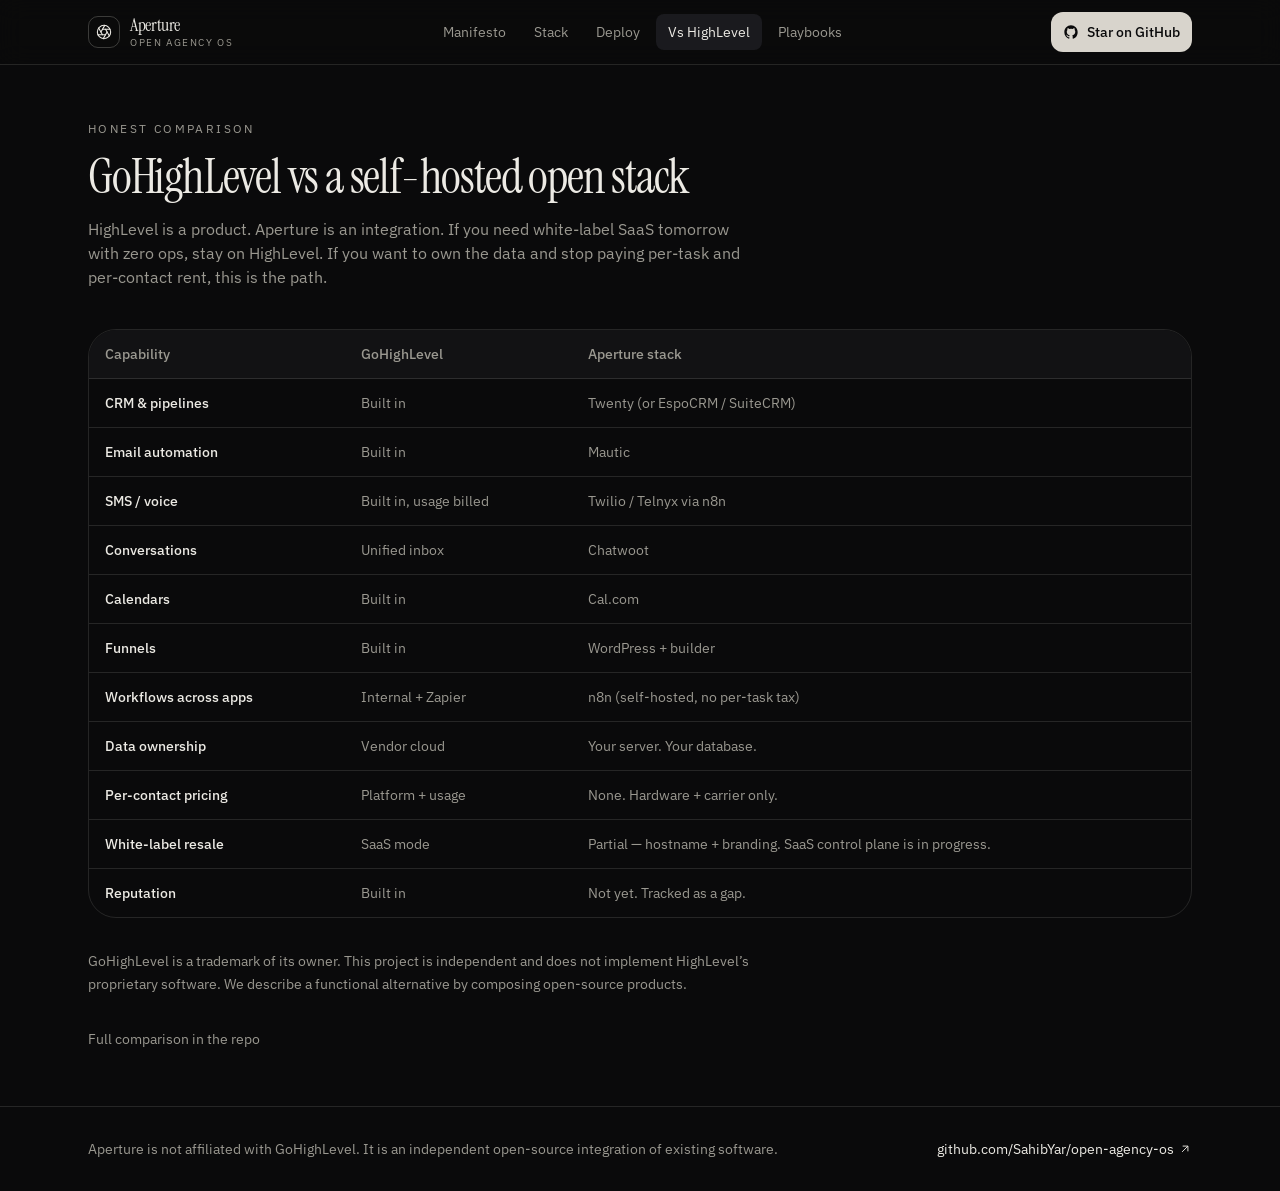
==== commit 72db43fa: "site: match measured line heights and card metrics" ====
--- a/docs/compare/index.html
+++ b/docs/compare/index.html
@@ -5,7 +5,7 @@
 <title>Compare — Aperture</title>
 <link rel="icon" href="../favicon.svg" type="image/svg+xml"/>
 <link rel="stylesheet" href="https://fonts.googleapis.com/css2?family=IBM+Plex+Mono:wght@400;500&family=IBM+Plex+Sans:wght@400;500;600&family=Instrument+Serif&display=swap"/>
-<link rel="stylesheet" href="../site.css?v=3"/>
+<link rel="stylesheet" href="../site.css?v=4"/>
 </head><body><div class="shell">
 <header><div class="bar">
 <a class="brand" href="../"><span class="mark" aria-hidden="true"><svg viewBox="0 0 24 24" fill="none" stroke="currentColor" stroke-width="1.6" stroke-linecap="round" stroke-linejoin="round"><circle cx="12" cy="12" r="10"/><path d="m14.31 8 5.74 9.94"/><path d="M9.69 8h11.48"/><path d="m7.38 12 5.74-9.94"/><path d="M9.69 16 3.95 6.06"/><path d="M14.31 16H2.83"/><path d="m16.62 12-5.74 9.94"/></svg></span><span class="brand-copy"><strong>Aperture</strong><span>Open Agency OS</span></span></a>
--- a/docs/site.css
+++ b/docs/site.css
@@ -45,9 +45,10 @@
 .page { padding: 40px 16px 0; }
 @media (min-width: 640px) { .page { padding: 56px 24px 0; } }
 .kicker { font-size: 12px; line-height: 16px; letter-spacing: 0.2em; text-transform: uppercase; color: var(--muted); }
-h1 { margin-top: 16px; font-size: 36px; line-height: 1.08; letter-spacing: -0.025em; }
-@media (min-width: 640px) { h1 { font-size: 48px; line-height: 51.84px; letter-spacing: -0.03em; } }
-h1.hero { margin-top: 20px; max-width: 896px; }
+h1 { margin-top: 16px; font-size: 36px; line-height: 1; letter-spacing: -0.025em; }
+@media (min-width: 640px) { h1 { font-size: 48px; line-height: 48px; } }
+h1.hero { margin-top: 20px; max-width: 896px; letter-spacing: -0.03em; line-height: 1.08; }
+@media (min-width: 640px) { h1.hero { line-height: 51.84px; } }
 .lede { margin-top: 16px; max-width: 672px; color: var(--muted); font-size: 16px; line-height: 24px; }
 .lede.lg { margin-top: 24px; font-size: 18px; line-height: 29.25px; }
 .row { display: flex; flex-wrap: wrap; gap: 12px; margin-top: 32px; }
@@ -65,12 +66,12 @@
 }
 .card, .toolcard { background: var(--surface); padding: 20px; text-align: left; }
 @media (min-width: 640px) { .toolcard { padding: 24px; } }
-.card svg.ico { color: var(--muted); display: block; }
+.card > svg, .btn svg, .star svg, footer svg, a.up svg { display: block; }
 .card dt { margin-top: 16px; font-family: var(--sans); font-size: 16px; font-weight: 500; line-height: 24px; }
 .card dd { margin: 4px 0 0; color: var(--muted); font-size: 14px; line-height: 22.75px; }
 .section { margin-top: 64px; }
 .head { display: flex; align-items: flex-end; justify-content: space-between; gap: 16px; }
-.head h2, .section > h2, .manifesto h2 { font-size: 30px; letter-spacing: -0.02em; }
+.head h2, .section > h2, .manifesto h2 { font-size: 30px; line-height: 36px; letter-spacing: -0.02em; }
 .head a { font-size: 14px; color: var(--muted); }
 .sub { margin-top: 8px; max-width: 576px; color: var(--muted); font-size: 14px; line-height: 20px; }
 .layers { list-style: none; padding: 0; margin: 24px 0 0; }
@@ -79,7 +80,7 @@
 .blurb { margin-top: 4px; font-size: 14px; line-height: 20px; color: var(--muted); }
 .manifesto { margin-top: 64px; background: var(--surface); padding: 24px; }
 @media (min-width: 640px) { .manifesto { padding: 32px; } }
-.prose { margin-top: 20px; display: grid; gap: 16px; color: var(--muted); font-size: 15.6px; line-height: 1.7; }
+.prose { margin-top: 20px; display: grid; gap: 16px; color: var(--muted); font-size: 15.6px; line-height: 25.35px; }
 .prose .fg { color: var(--fg); }
 .plain { padding: 20px; background: transparent; }
 .plain h3 { font-family: var(--sans); font-size: 16px; font-weight: 500; letter-spacing: 0; }
@@ -87,13 +88,13 @@
 .gaps { list-style: none; padding: 0; margin-top: 24px; }
 .close { margin-top: 64px; padding-top: 40px; border-top: 1px solid var(--border); display: flex; flex-direction: column; align-items: flex-start; gap: 16px; }
 @media (min-width: 640px) { .close { flex-direction: row; align-items: center; justify-content: space-between; } }
-.close h2 { font-size: 24px; }
+.close h2 { font-size: 24px; line-height: 32px; }
 footer { border-top: 1px solid var(--border); margin-top: 56px; }
 footer .inner { display: flex; flex-direction: column; gap: 16px; padding-top: 32px; padding-bottom: 32px; font-size: 14px; line-height: 20px; color: var(--muted); }
 @media (min-width: 640px) { footer .inner { flex-direction: row; align-items: center; justify-content: space-between; } }
 footer a { color: var(--fg); display: inline-flex; align-items: center; gap: 4px; }
 .layer-block { margin-top: 40px; }
-.layer-block h2 { font-size: 24px; }
+.layer-block h2 { font-size: 24px; line-height: 32px; }
 .layer-block > .sub { margin-top: 4px; margin-bottom: 16px; max-width: none; }
 .tooltop { display: flex; flex-wrap: wrap; justify-content: space-between; gap: 12px; align-items: flex-start; }
 .tooltop strong { display: block; font-weight: 500; font-size: 18px; line-height: 28px; }
@@ -119,7 +120,7 @@
 td:not(:first-child) { color: var(--muted); }
 .note { margin-top: 32px; max-width: 672px; color: var(--muted); font-size: 14px; line-height: 22.75px; }
 ol.play { list-style: none; padding: 0; margin: 40px 0 0; display: grid; gap: 16px; }
-.play h2 { margin-top: 8px; font-size: 24px; }
+.play h2 { margin-top: 8px; font-size: 24px; line-height: 32px; }
 .play .role { margin-top: 4px; }
 .play ol { margin: 16px 0 0; padding-left: 1.25rem; color: var(--muted); font-size: 14px; line-height: 22.75px; }
 .play ol li { margin: 8px 0; padding-left: 4px; }
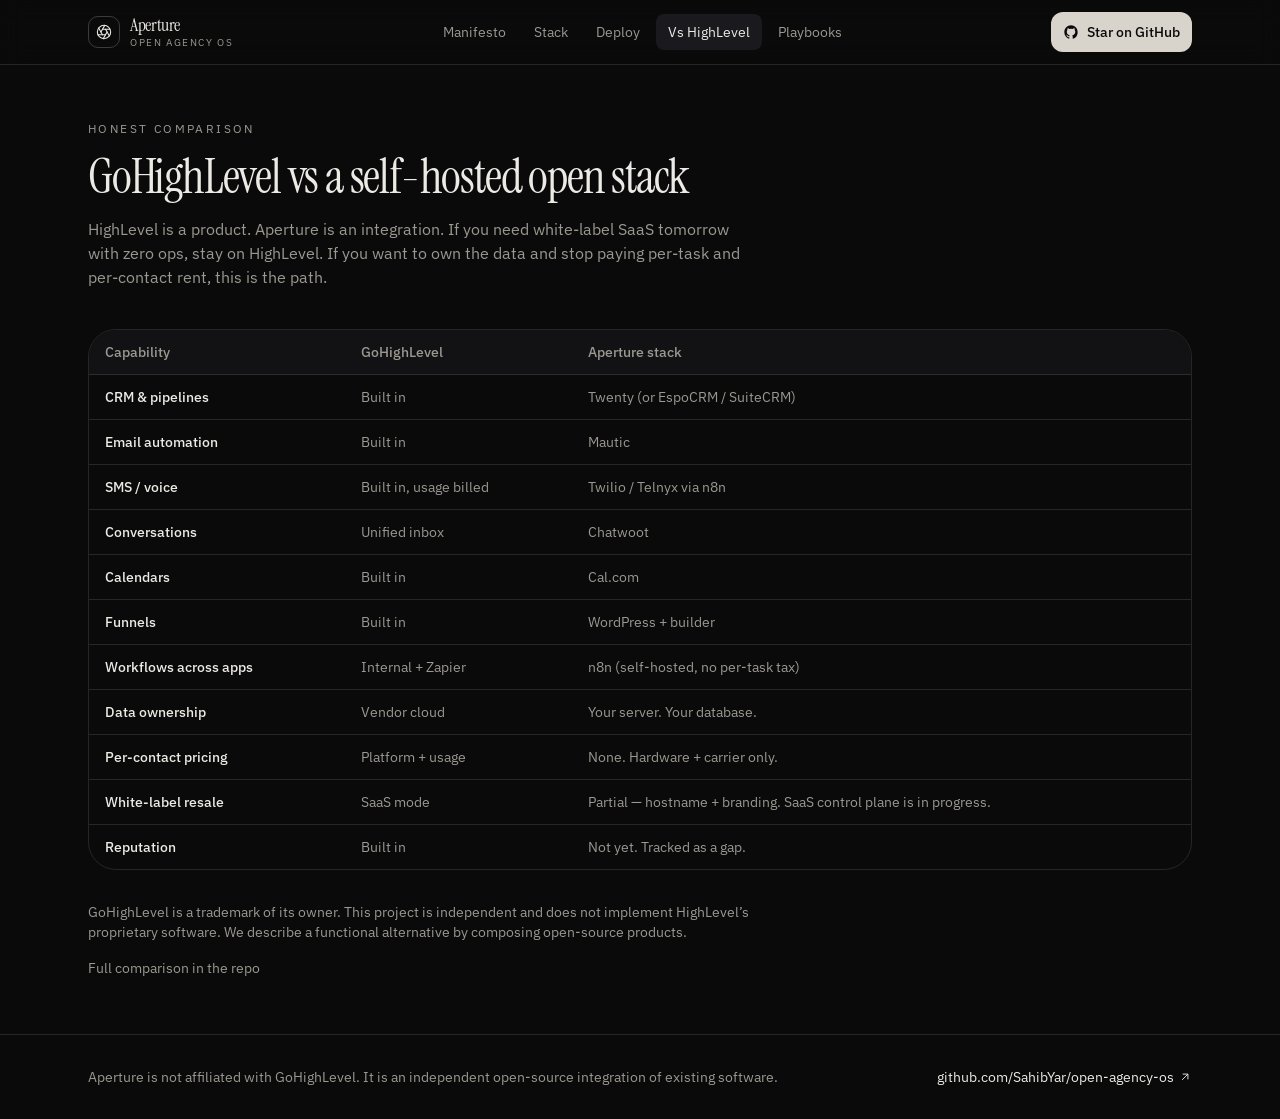
==== commit 6d6dc3d0: "site: match table and card line heights" ====
--- a/docs/compare/index.html
+++ b/docs/compare/index.html
@@ -5,7 +5,7 @@
 <title>Compare — Aperture</title>
 <link rel="icon" href="../favicon.svg" type="image/svg+xml"/>
 <link rel="stylesheet" href="https://fonts.googleapis.com/css2?family=IBM+Plex+Mono:wght@400;500&family=IBM+Plex+Sans:wght@400;500;600&family=Instrument+Serif&display=swap"/>
-<link rel="stylesheet" href="../site.css?v=4"/>
+<link rel="stylesheet" href="../site.css?v=5"/>
 </head><body><div class="shell">
 <header><div class="bar">
 <a class="brand" href="../"><span class="mark" aria-hidden="true"><svg viewBox="0 0 24 24" fill="none" stroke="currentColor" stroke-width="1.6" stroke-linecap="round" stroke-linejoin="round"><circle cx="12" cy="12" r="10"/><path d="m14.31 8 5.74 9.94"/><path d="M9.69 8h11.48"/><path d="m7.38 12 5.74-9.94"/><path d="M9.69 16 3.95 6.06"/><path d="M14.31 16H2.83"/><path d="m16.62 12-5.74 9.94"/></svg></span><span class="brand-copy"><strong>Aperture</strong><span>Open Agency OS</span></span></a>
--- a/docs/site.css
+++ b/docs/site.css
@@ -100,7 +100,8 @@
 .tooltop strong { display: block; font-weight: 500; font-size: 18px; line-height: 28px; }
 .role { color: var(--muted); font-size: 14px; line-height: 20px; }
 .why { margin-top: 16px; font-size: 14px; line-height: 22.75px; }
-.facts { margin: 16px 0 0; display: grid; gap: 12px; font-size: 14px; }
+.facts { margin: 16px 0 0; display: grid; gap: 12px; font-size: 14px; line-height: 20px; }
+.facts dt, .facts dd, a.up, .role { line-height: 20px; }
 @media (min-width: 640px) { .facts { grid-template-columns: repeat(3, 1fr); } }
 .facts dt { color: var(--subtle); }
 .facts dd { margin: 4px 0 0; color: var(--muted); line-height: 20px; }
@@ -114,16 +115,18 @@
 .tablewrap { margin-top: 40px; overflow-x: auto; }
 table { width: 100%; min-width: 640px; border-collapse: collapse; text-align: left; font-size: 14px; }
 th { background: var(--surface); color: var(--muted); font-weight: 500; }
-th, td { padding: 12px 16px; }
+th, td { padding: 12px 16px; line-height: 20px; }
 tbody tr { border-top: 1px solid var(--border); }
 td:first-child { font-weight: 500; }
 td:not(:first-child) { color: var(--muted); }
-.note { margin-top: 32px; max-width: 672px; color: var(--muted); font-size: 14px; line-height: 22.75px; }
+.note { margin-top: 32px; max-width: 672px; color: var(--muted); font-size: 14px; line-height: 20px; }
+.note + .note { margin-top: 16px; }
 ol.play { list-style: none; padding: 0; margin: 40px 0 0; display: grid; gap: 16px; }
 .play h2 { margin-top: 8px; font-size: 24px; line-height: 32px; }
 .play .role { margin-top: 4px; }
 .play ol { margin: 16px 0 0; padding-left: 1.25rem; color: var(--muted); font-size: 14px; line-height: 22.75px; }
-.play ol li { margin: 8px 0; padding-left: 4px; }
+.play ol li { margin: 0; padding-left: 4px; }
+.play ol li + li { margin-top: 8px; }
 .rise { animation: rise 500ms cubic-bezier(0.22, 1, 0.36, 1) both; }
 .rise:nth-child(2) { animation-delay: 50ms; }
 .rise:nth-child(3) { animation-delay: 90ms; }
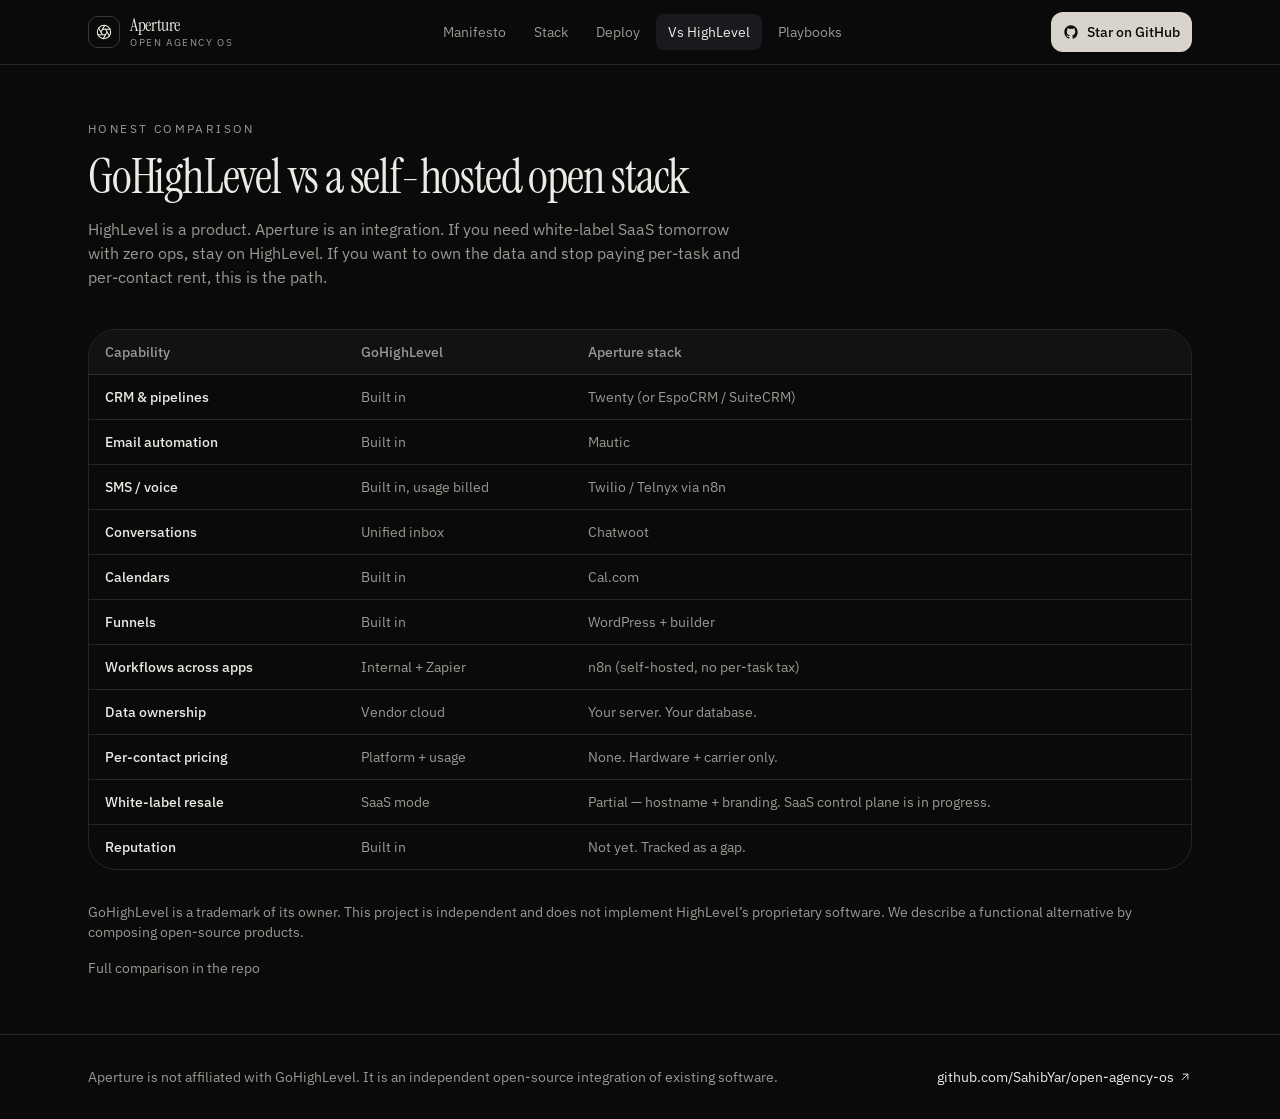
==== commit a83c1868: "site: match comparison wrap and playbook lists" ====
--- a/docs/compare/index.html
+++ b/docs/compare/index.html
@@ -5,7 +5,7 @@
 <title>Compare — Aperture</title>
 <link rel="icon" href="../favicon.svg" type="image/svg+xml"/>
 <link rel="stylesheet" href="https://fonts.googleapis.com/css2?family=IBM+Plex+Mono:wght@400;500&family=IBM+Plex+Sans:wght@400;500;600&family=Instrument+Serif&display=swap"/>
-<link rel="stylesheet" href="../site.css?v=5"/>
+<link rel="stylesheet" href="../site.css?v=6"/>
 </head><body><div class="shell">
 <header><div class="bar">
 <a class="brand" href="../"><span class="mark" aria-hidden="true"><svg viewBox="0 0 24 24" fill="none" stroke="currentColor" stroke-width="1.6" stroke-linecap="round" stroke-linejoin="round"><circle cx="12" cy="12" r="10"/><path d="m14.31 8 5.74 9.94"/><path d="M9.69 8h11.48"/><path d="m7.38 12 5.74-9.94"/><path d="M9.69 16 3.95 6.06"/><path d="M14.31 16H2.83"/><path d="m16.62 12-5.74 9.94"/></svg></span><span class="brand-copy"><strong>Aperture</strong><span>Open Agency OS</span></span></a>
--- a/docs/site.css
+++ b/docs/site.css
@@ -119,12 +119,12 @@
 tbody tr { border-top: 1px solid var(--border); }
 td:first-child { font-weight: 500; }
 td:not(:first-child) { color: var(--muted); }
-.note { margin-top: 32px; max-width: 672px; color: var(--muted); font-size: 14px; line-height: 20px; }
+.note { margin-top: 32px; color: var(--muted); font-size: 14px; line-height: 20px; }
 .note + .note { margin-top: 16px; }
 ol.play { list-style: none; padding: 0; margin: 40px 0 0; display: grid; gap: 16px; }
 .play h2 { margin-top: 8px; font-size: 24px; line-height: 32px; }
 .play .role { margin-top: 4px; }
-.play ol { margin: 16px 0 0; padding-left: 1.25rem; color: var(--muted); font-size: 14px; line-height: 22.75px; }
+.play ol { margin: 16px 0 0; padding: 0; list-style: none; color: var(--muted); font-size: 14px; line-height: 22.75px; }
 .play ol li { margin: 0; padding-left: 4px; }
 .play ol li + li { margin-top: 8px; }
 .rise { animation: rise 500ms cubic-bezier(0.22, 1, 0.36, 1) both; }
